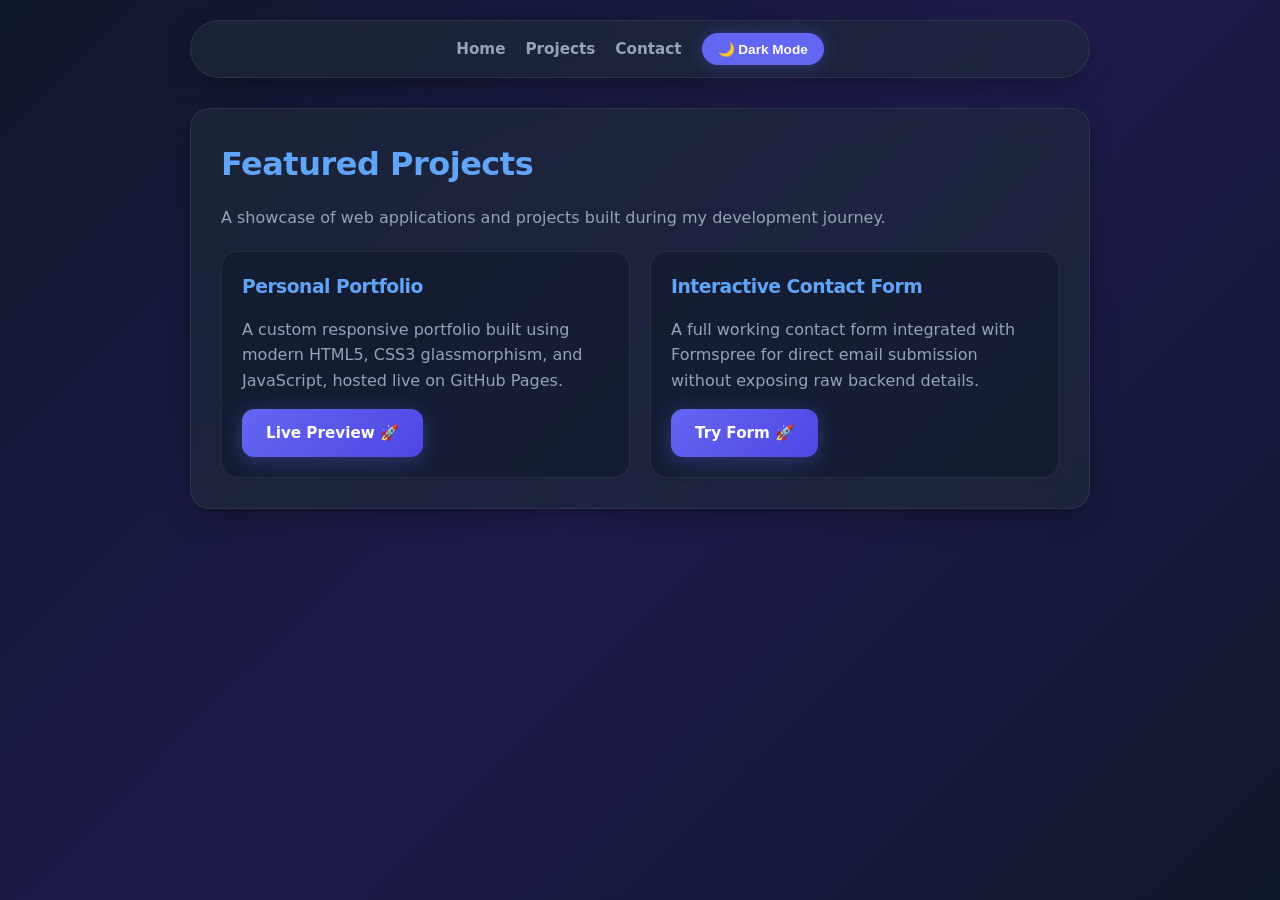
==== projects.html @ a0043ae6 "Add files via upload" ====
<!DOCTYPE html>
<html lang="en">

<head>
    <meta charset="UTF-8">
    <meta name="viewport" content="width=device-width, initial-scale=1.0">
    <title>Projects | Kairox</title>
    <link rel="stylesheet" href="style.css">
</head>

<body>
    <header>
        <nav>
            <ul class="nav-links">
                <li><a href="index.html">Home</a></li>
                <li><a href="projects.html">Projects</a></li>
                <li><a href="contact.html">Contact</a></li>
                <li><button id="theme-toggle" class="theme-toggle-btn">🌙 Dark Mode</button></li>
            </ul>
        </nav>
    </header>

    <main>
        <div class="content-box">
            <h1>Featured Projects</h1>
            <p>A showcase of web applications and projects built during my development journey.</p>

            <div class="projects-list">
                <!-- Project 1 -->
                <div class="project-item">
                    <h3>Personal Portfolio</h3>
                    <p>A custom responsive portfolio built using modern HTML5, CSS3 glassmorphism, and JavaScript, hosted live on GitHub Pages.</p>
                    <div style="display: flex; gap: 10px; margin-top: 15px; flex-wrap: wrap;">
                        <a href="index.html" class="cta-btn">Live Preview 🚀</a>
                    </div>
                </div>

                <!-- Project 2 -->
                <div class="project-item">
                    <h3>Interactive Contact Form</h3>
                    <p>A full working contact form integrated with Formspree for direct email submission without exposing raw backend details.</p>
                    <div style="display: flex; gap: 10px; margin-top: 15px; flex-wrap: wrap;">
                        <a href="contact.html" class="cta-btn">Try Form 🚀</a>
                    </div>
                </div>
            </div>
        </div>
    </main>

    <script src="script.js"></script>
</body>

</html>
---- style.css ----
:root {
    --bg-gradient: linear-gradient(135deg, #0f172a 0%, #1e1b4b 50%, #0f172a 100%);
    --card-bg: rgba(30, 41, 59, 0.7);
    --card-border: rgba(255, 255, 255, 0.08);
    --text-primary: #f8fafc;
    --text-secondary: #94a3b8;
    --accent-primary: #6366f1;
    --accent-hover: #4f46e5;
    --accent-glow: rgba(99, 102, 241, 0.35);
    --badge-bg: rgba(99, 102, 241, 0.15);
    --heading-color: #60a5fa;
    --shadow-soft: 0 10px 30px -10px rgba(0, 0, 0, 0.5);
}

body.dark-mode {
    --bg-gradient: linear-gradient(135deg, #020617 0%, #0f172a 100%);
    --card-bg: rgba(15, 23, 42, 0.85);
    --accent-primary: #3b82f6;
    --accent-glow: rgba(59, 130, 246, 0.4);
}

* {
    box-sizing: border-box;
    margin: 0;
    padding: 0;
}

html {
    scroll-behavior: smooth;
    font-family: 'Segoe UI', system-ui, -apple-system, sans-serif;
}

body {
    background: var(--bg-gradient);
    background-attachment: fixed;
    color: var(--text-primary);
    min-height: 100vh;
    padding: 20px 15px;
    line-height: 1.6;
    transition: opacity 0.4s ease, background 0.5s ease;
}

header {
    max-width: 900px;
    margin: 0 auto 30px auto;
}

nav {
    background: var(--card-bg);
    backdrop-filter: blur(16px);
    -webkit-backdrop-filter: blur(16px);
    border: 1px solid var(--card-border);
    border-radius: 50px;
    padding: 12px 25px;
    box-shadow: var(--shadow-soft);
}

.nav-links {
    display: flex;
    justify-content: center;
    align-items: center;
    gap: 20px;
    list-style: none;
    flex-wrap: wrap;
}

.nav-links a {
    color: var(--text-secondary);
    text-decoration: none;
    font-weight: 600;
    font-size: 0.95rem;
    transition: color 0.3s ease, transform 0.2s ease;
}

.nav-links a:hover {
    color: var(--text-primary);
    transform: translateY(-2px);
}

.theme-toggle-btn {
    background: var(--accent-primary);
    color: #fff;
    border: none;
    padding: 8px 16px;
    border-radius: 20px;
    cursor: pointer;
    font-weight: 600;
    font-size: 0.85rem;
    box-shadow: 0 0 15px var(--accent-glow);
    transition: all 0.3s ease;
}

.theme-toggle-btn:hover {
    transform: scale(1.05);
    background: var(--accent-hover);
}

main {
    max-width: 900px;
    margin: 0 auto;
}

.content-box, .modern-skills-card {
    background: var(--card-bg);
    backdrop-filter: blur(16px);
    -webkit-backdrop-filter: blur(16px);
    border: 1px solid var(--card-border);
    border-radius: 20px;
    padding: 30px;
    margin-bottom: 25px;
    box-shadow: var(--shadow-soft);
    transition: transform 0.3s ease, border-color 0.3s ease;
}

.content-box:hover {
    border-color: rgba(99, 102, 241, 0.3);
}

h1, h2, h3 {
    color: var(--heading-color);
    margin-bottom: 15px;
    letter-spacing: -0.5px;
}

p {
    color: var(--text-secondary);
    margin-bottom: 15px;
}

.cta-btn {
    display: inline-block;
    background: linear-gradient(135deg, var(--accent-primary), var(--accent-hover));
    color: #ffffff;
    padding: 12px 24px;
    text-decoration: none;
    border-radius: 12px;
    font-weight: 600;
    font-size: 0.95rem;
    box-shadow: 0 4px 20px var(--accent-glow);
    transition: all 0.3s ease;
}

.cta-btn:hover {
    transform: translateY(-3px) scale(1.02);
    box-shadow: 0 8px 25px var(--accent-glow);
}

.btn-secondary {
    background: rgba(255, 255, 255, 0.05);
    color: var(--text-primary);
    border: 1px solid var(--card-border);
    padding: 10px 18px;
    text-decoration: none;
    border-radius: 10px;
    font-weight: 600;
    font-size: 0.85rem;
    transition: all 0.3s ease;
}

.btn-secondary:hover {
    background: rgba(255, 255, 255, 0.15);
    transform: translateY(-2px);
}

.services-list, .projects-list, .skills-wrapper {
    display: grid;
    grid-template-columns: repeat(auto-fit, minmax(260px, 1fr));
    gap: 20px;
    margin-top: 20px;
}

.service-item, .project-item, .skill-group {
    background: rgba(15, 23, 42, 0.5);
    border: 1px solid var(--card-border);
    padding: 20px;
    border-radius: 16px;
    transition: all 0.3s ease;
}

.service-item:hover, .project-item:hover, .skill-group:hover {
    transform: translateY(-5px);
    background: rgba(30, 41, 59, 0.8);
    border-color: var(--accent-primary);
}

.pills-container {
    display: flex;
    flex-wrap: wrap;
    gap: 10px;
}

.modern-pill {
    background: var(--badge-bg);
    color: #a5b4fc;
    border: 1px solid rgba(99, 102, 241, 0.2);
    padding: 8px 16px;
    border-radius: 30px;
    font-size: 0.85rem;
    font-weight: 600;
    transition: all 0.3s ease;
}

.modern-pill:hover {
    background: var(--accent-primary);
    color: #fff;
    transform: scale(1.05);
}

.progress-track {
    background: rgba(255, 255, 255, 0.1);
    height: 8px;
    border-radius: 10px;
    overflow: hidden;
}

.progress-fill {
    background: linear-gradient(90deg, #3b82f6, #8b5cf6);
    height: 100%;
    border-radius: 10px;
    transition: width 1.2s cubic-bezier(0.16, 1, 0.3, 1);
}
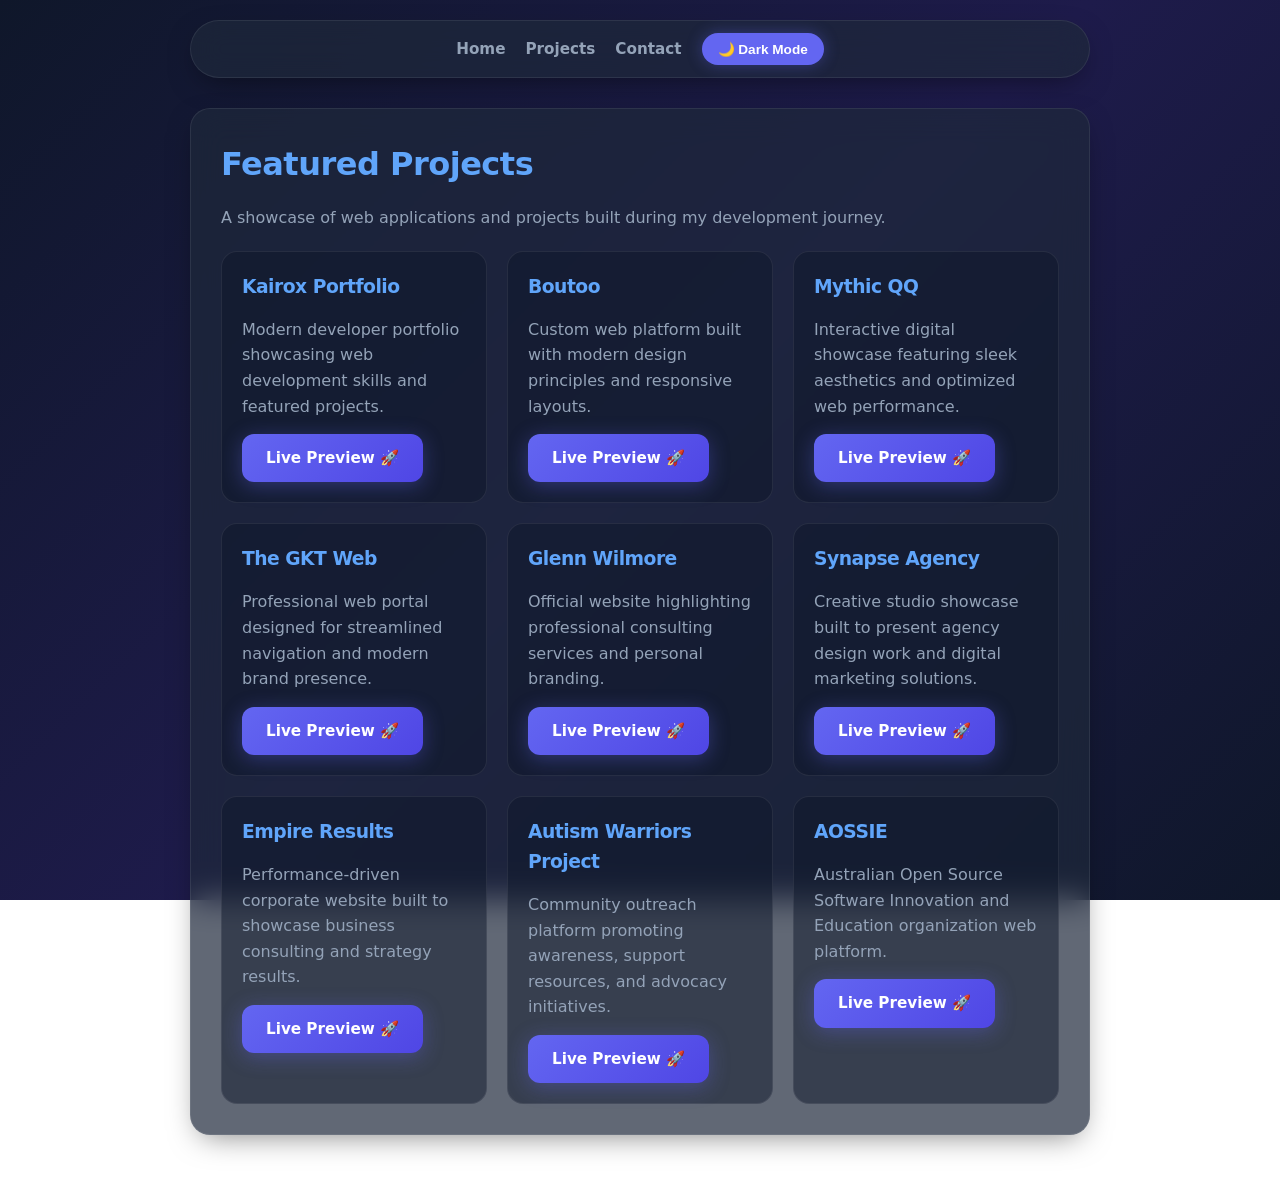
==== commit d13472d9: "Add files via upload" ====
--- a/projects.html
+++ b/projects.html
@@ -28,19 +28,82 @@
             <div class="projects-list">
                 <!-- Project 1 -->
                 <div class="project-item">
-                    <h3>Personal Portfolio</h3>
-                    <p>A custom responsive portfolio built using modern HTML5, CSS3 glassmorphism, and JavaScript, hosted live on GitHub Pages.</p>
+                    <h3>Kairox Portfolio</h3>
+                    <p>Modern developer portfolio showcasing web development skills and featured projects.</p>
                     <div style="display: flex; gap: 10px; margin-top: 15px; flex-wrap: wrap;">
-                        <a href="index.html" class="cta-btn">Live Preview 🚀</a>
+                        <a href="https://kairox-portfolio.vercel.app/" target="_blank" rel="noopener noreferrer" class="cta-btn">Live Preview 🚀</a>
                     </div>
                 </div>
 
                 <!-- Project 2 -->
                 <div class="project-item">
-                    <h3>Interactive Contact Form</h3>
-                    <p>A full working contact form integrated with Formspree for direct email submission without exposing raw backend details.</p>
+                    <h3>Boutoo</h3>
+                    <p>Custom web platform built with modern design principles and responsive layouts.</p>
                     <div style="display: flex; gap: 10px; margin-top: 15px; flex-wrap: wrap;">
-                        <a href="contact.html" class="cta-btn">Try Form 🚀</a>
+                        <a href="https://boutoo.vercel.app/" target="_blank" rel="noopener noreferrer" class="cta-btn">Live Preview 🚀</a>
+                    </div>
+                </div>
+
+                <!-- Project 3 -->
+                <div class="project-item">
+                    <h3>Mythic QQ</h3>
+                    <p>Interactive digital showcase featuring sleek aesthetics and optimized web performance.</p>
+                    <div style="display: flex; gap: 10px; margin-top: 15px; flex-wrap: wrap;">
+                        <a href="https://mythicqq.vercel.app/" target="_blank" rel="noopener noreferrer" class="cta-btn">Live Preview 🚀</a>
+                    </div>
+                </div>
+
+                <!-- Project 4 -->
+                <div class="project-item">
+                    <h3>The GKT Web</h3>
+                    <p>Professional web portal designed for streamlined navigation and modern brand presence.</p>
+                    <div style="display: flex; gap: 10px; margin-top: 15px; flex-wrap: wrap;">
+                        <a href="https://thegktweb.vercel.app/" target="_blank" rel="noopener noreferrer" class="cta-btn">Live Preview 🚀</a>
+                    </div>
+                </div>
+
+                <!-- Project 5 -->
+                <div class="project-item">
+                    <h3>Glenn Wilmore</h3>
+                    <p>Official website highlighting professional consulting services and personal branding.</p>
+                    <div style="display: flex; gap: 10px; margin-top: 15px; flex-wrap: wrap;">
+                        <a href="https://glennwilmore.co.uk/" target="_blank" rel="noopener noreferrer" class="cta-btn">Live Preview 🚀</a>
+                    </div>
+                </div>
+
+                <!-- Project 6 -->
+                <div class="project-item">
+                    <h3>Synapse Agency</h3>
+                    <p>Creative studio showcase built to present agency design work and digital marketing solutions.</p>
+                    <div style="display: flex; gap: 10px; margin-top: 15px; flex-wrap: wrap;">
+                        <a href="http://synapseagency.studio/" target="_blank" rel="noopener noreferrer" class="cta-btn">Live Preview 🚀</a>
+                    </div>
+                </div>
+
+                <!-- Project 7 -->
+                <div class="project-item">
+                    <h3>Empire Results</h3>
+                    <p>Performance-driven corporate website built to showcase business consulting and strategy results.</p>
+                    <div style="display: flex; gap: 10px; margin-top: 15px; flex-wrap: wrap;">
+                        <a href="https://www.empireresults.com/" target="_blank" rel="noopener noreferrer" class="cta-btn">Live Preview 🚀</a>
+                    </div>
+                </div>
+
+                <!-- Project 8 -->
+                <div class="project-item">
+                    <h3>Autism Warriors Project</h3>
+                    <p>Community outreach platform promoting awareness, support resources, and advocacy initiatives.</p>
+                    <div style="display: flex; gap: 10px; margin-top: 15px; flex-wrap: wrap;">
+                        <a href="https://autismwarriorsproject.com/" target="_blank" rel="noopener noreferrer" class="cta-btn">Live Preview 🚀</a>
+                    </div>
+                </div>
+
+                <!-- Project 9 -->
+                <div class="project-item">
+                    <h3>AOSSIE</h3>
+                    <p>Australian Open Source Software Innovation and Education organization web platform.</p>
+                    <div style="display: flex; gap: 10px; margin-top: 15px; flex-wrap: wrap;">
+                        <a href="https://aossie.org/" target="_blank" rel="noopener noreferrer" class="cta-btn">Live Preview 🚀</a>
                     </div>
                 </div>
             </div>
